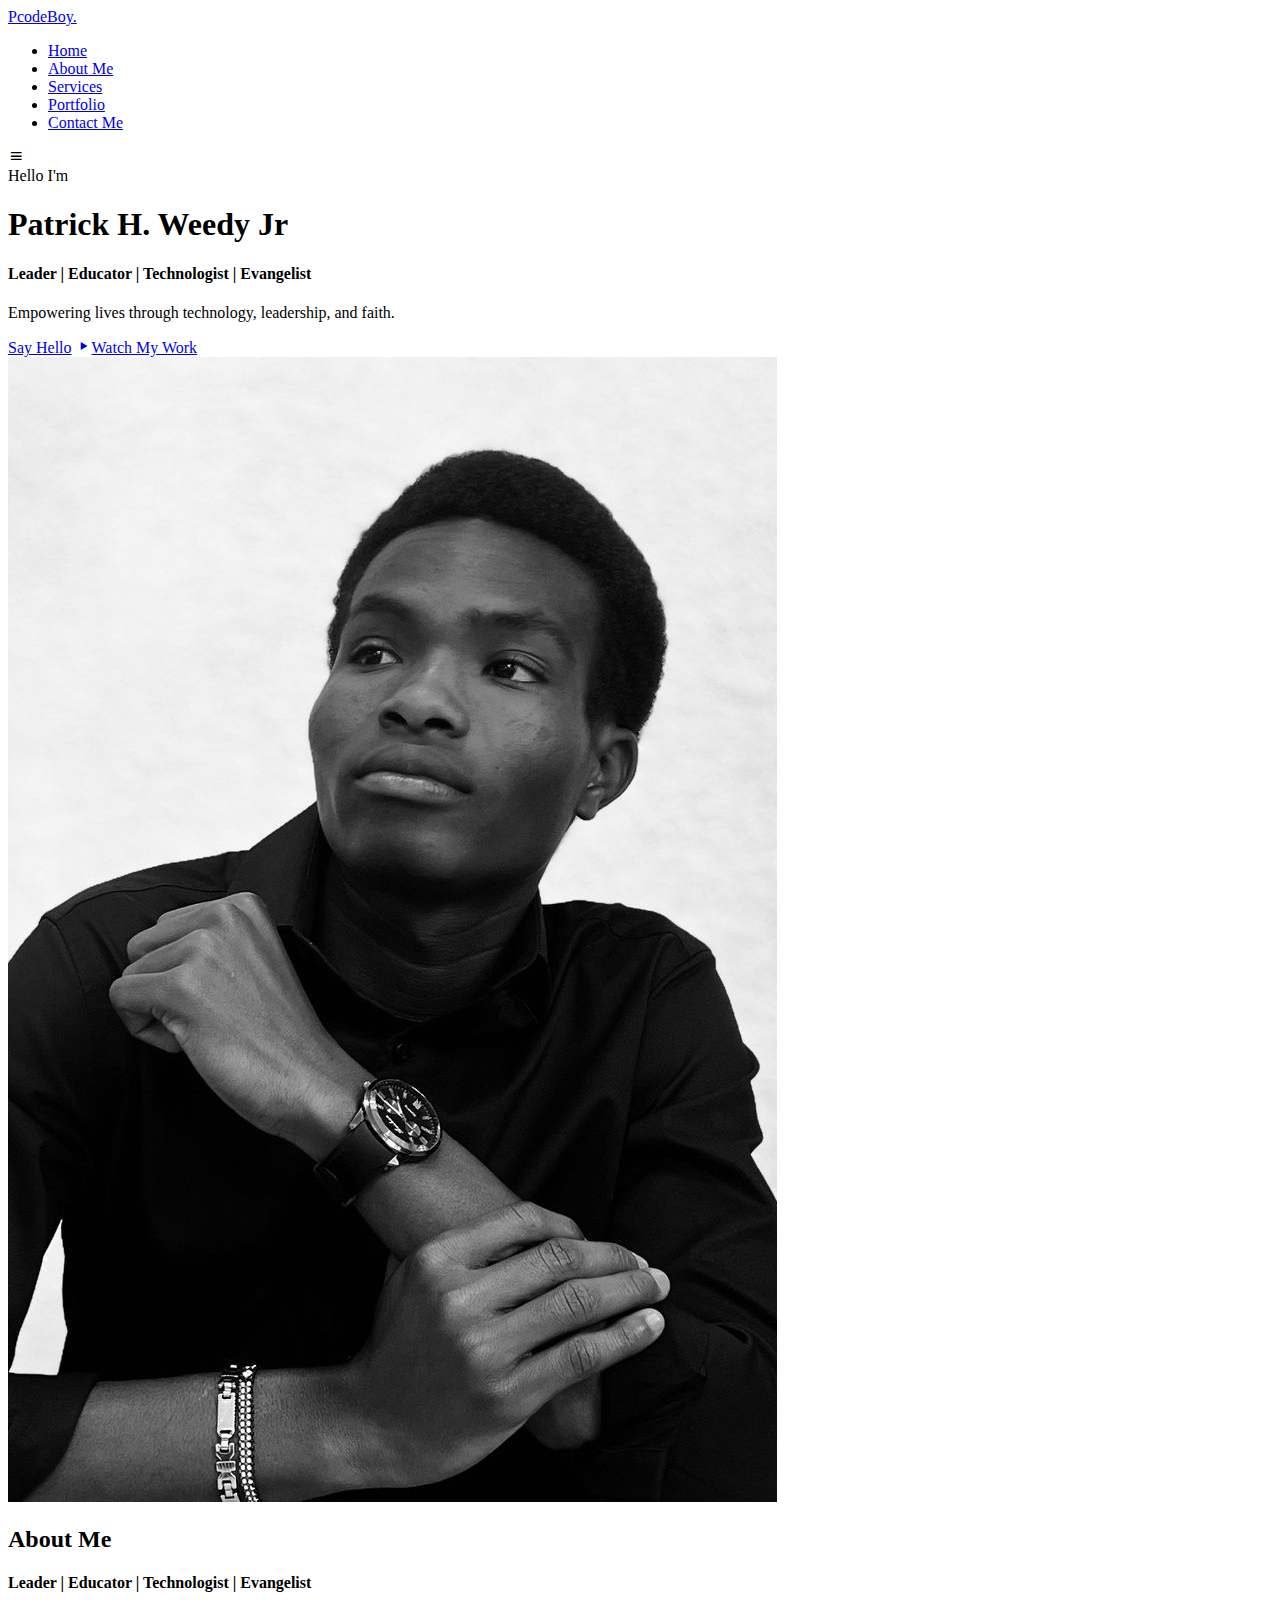
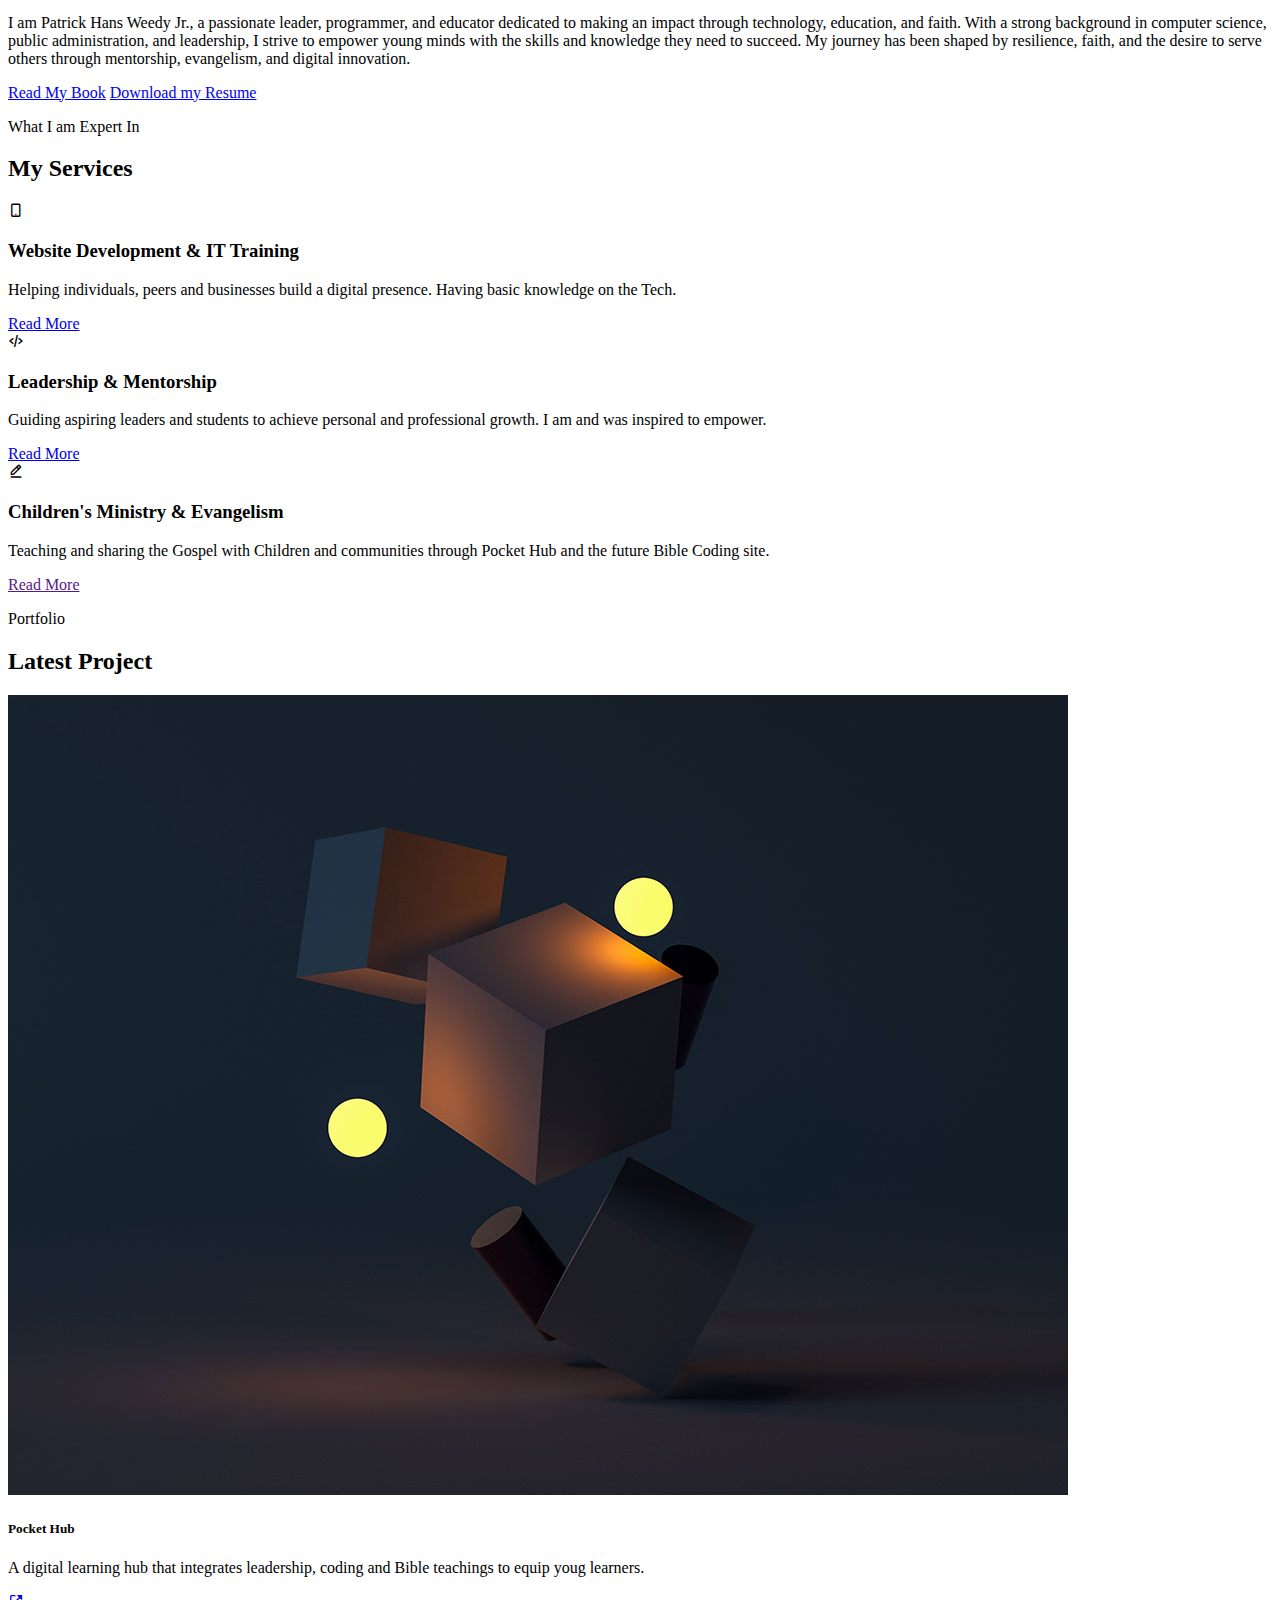
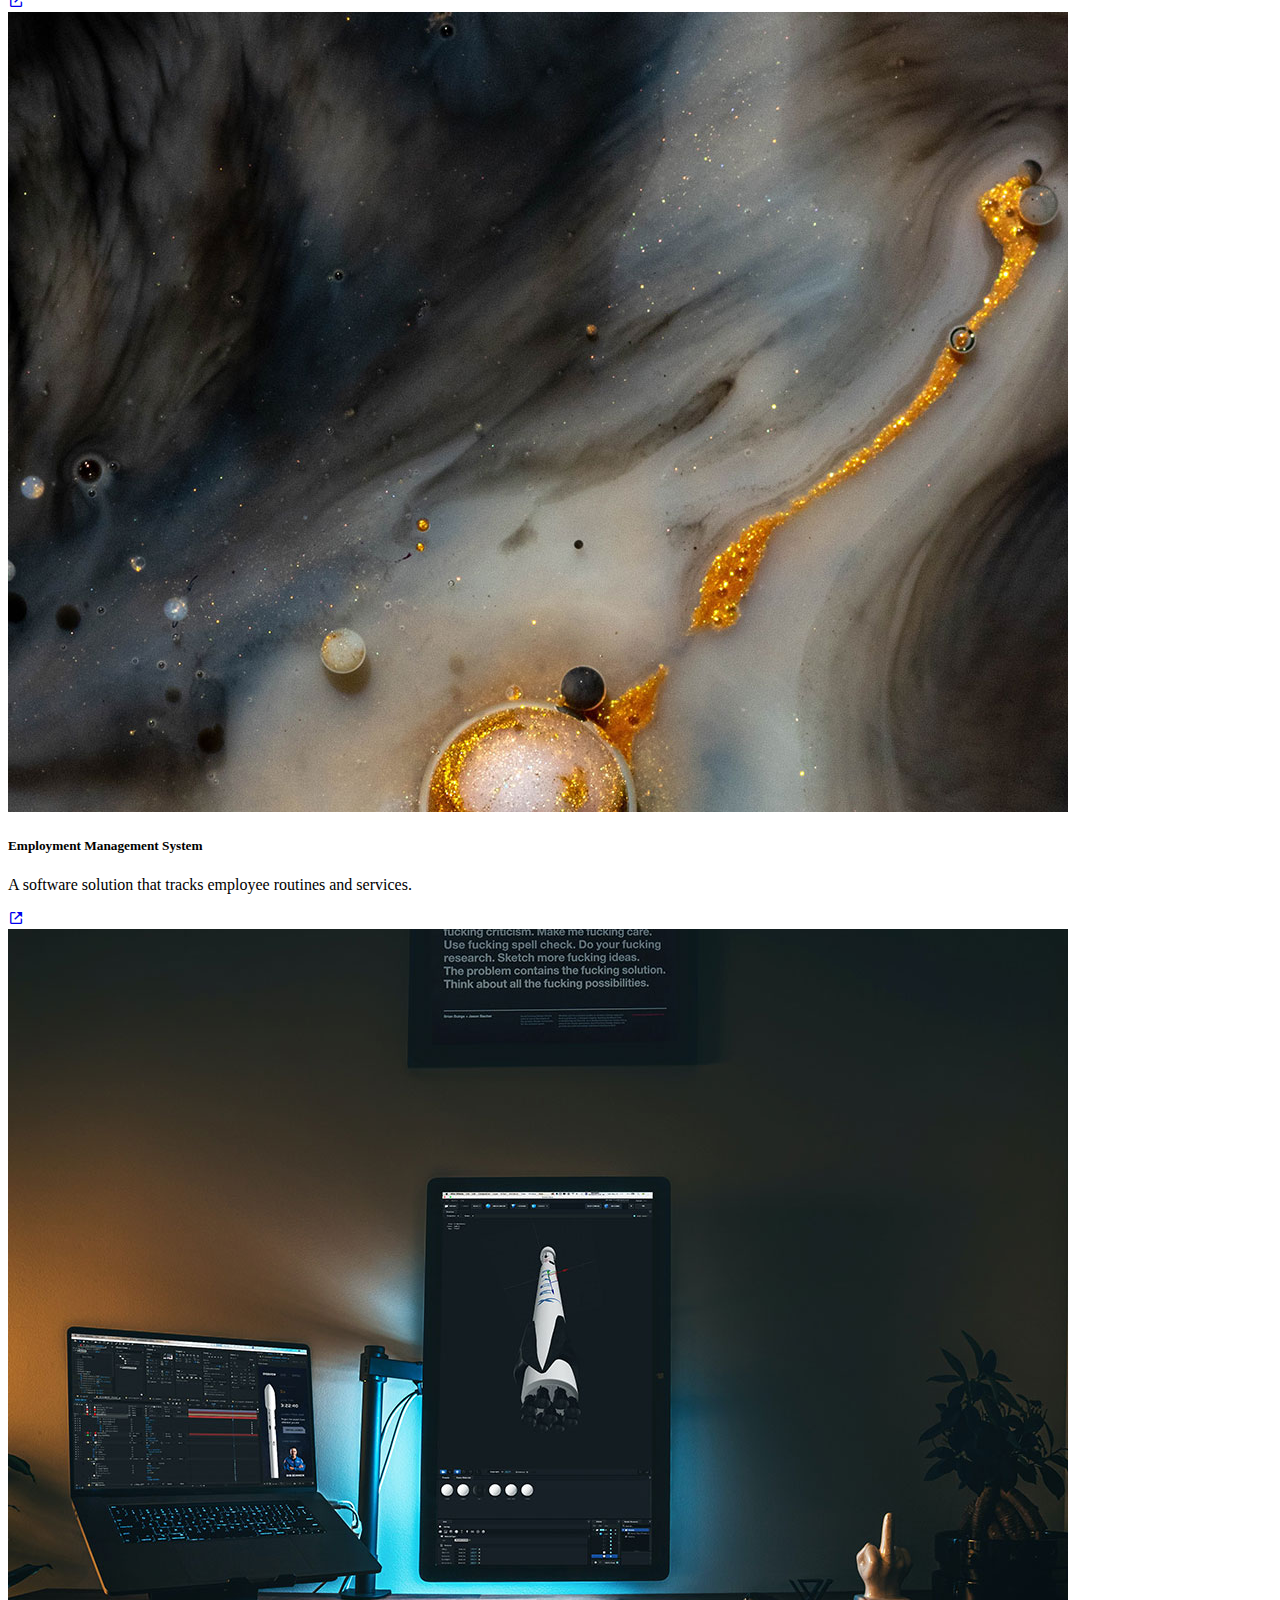
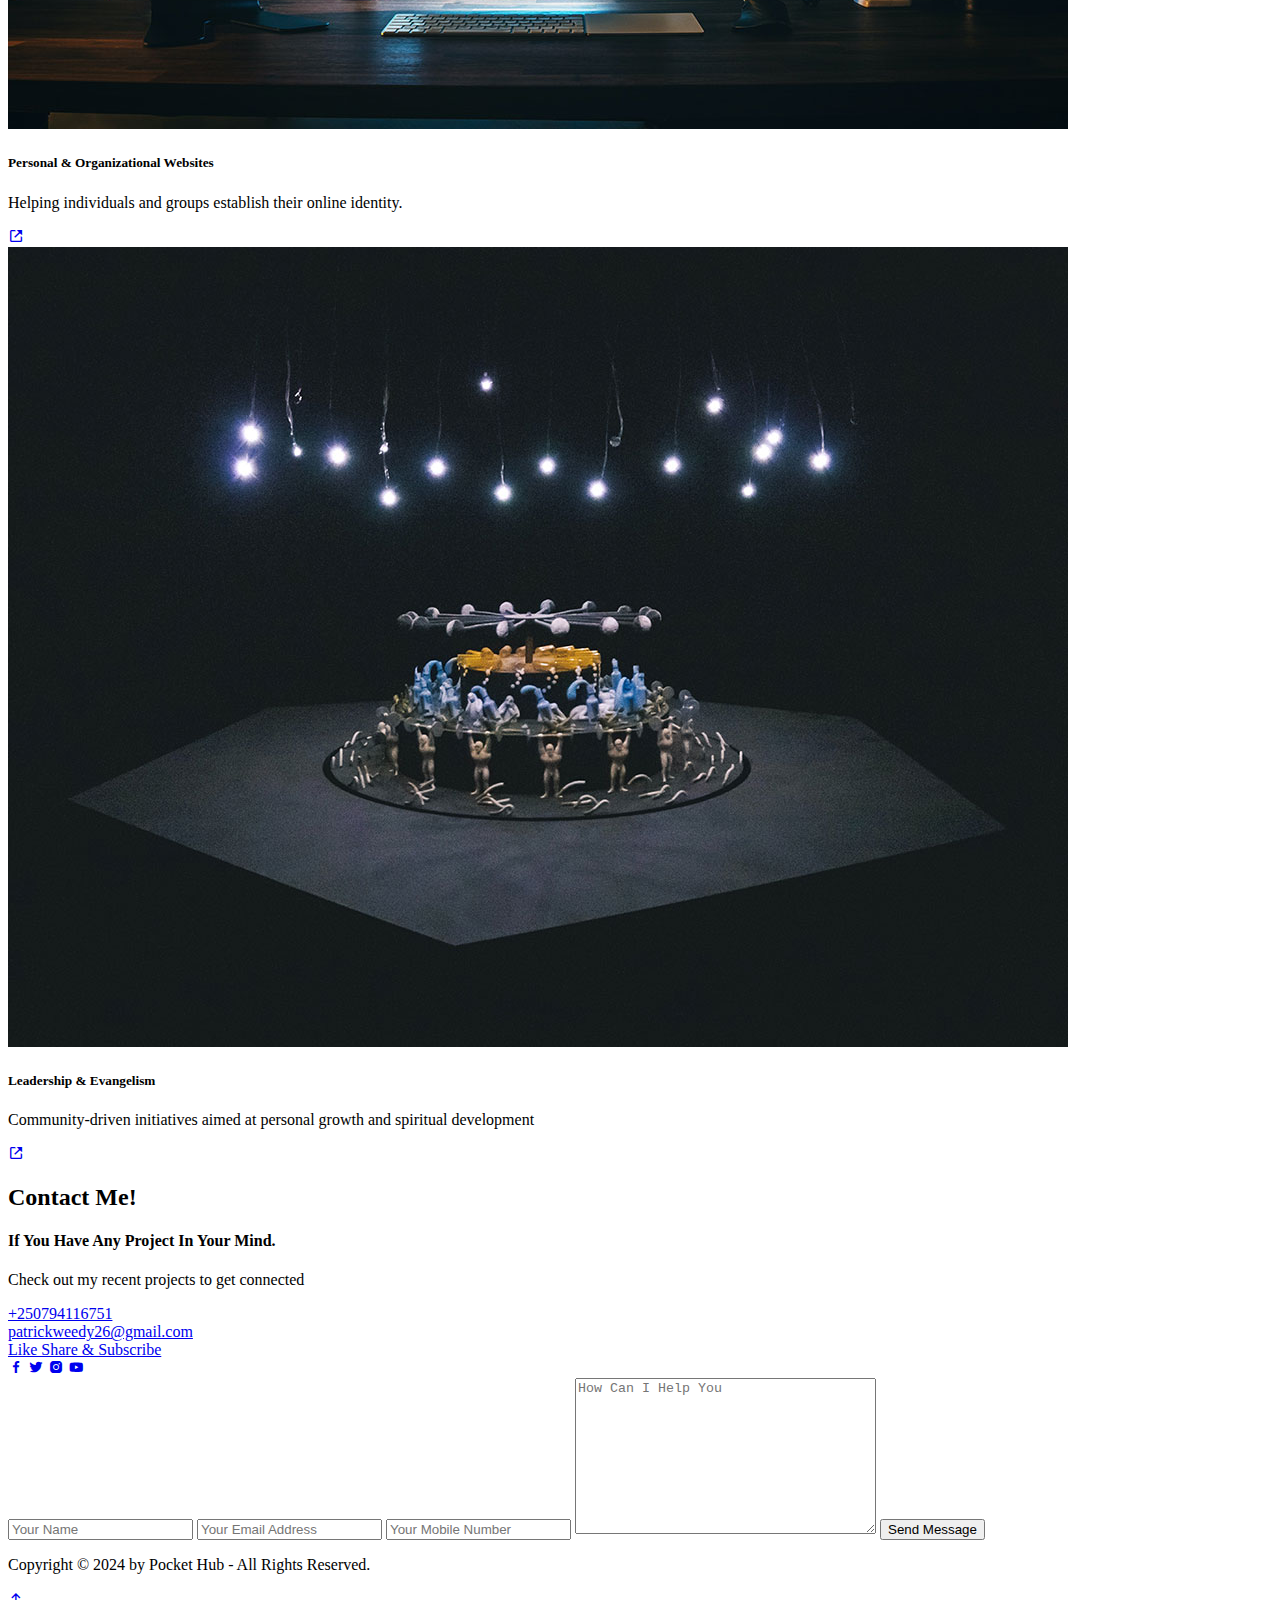
==== index.html @ 43559062 "Add files via upload" ====
<!DOCTYPE html>
<html>
<head>
	<meta charset="utf-8">
	<meta name="viewport" content="width=device-width, initial-scale=1">
	<title>Patrick Hans Weedy Jr</title>
	<!---custom css link---->
	<link rel="stylesheet" type="text/css" href="css/style.css">

	 <link rel="stylesheet"
  href="https://unpkg.com/boxicons@latest/css/boxicons.min.css">

  <link rel="preconnect" href="https://fonts.googleapis.com">
  <link rel="preconnect" href="https://fonts.gstatic.com" crossorigin>
  <link href="https://fonts.googleapis.com/css2?family=Poppins:wght@300;400;500;600;700;800;900&display=swap" rel="stylesheet">

</head>
<body>

	<!----header design--->
	<header>
		<a href="#" class="logo">Pcod<span>eBo</span>y.</a>

		<ul class="navlist">
			<li><a href="#home" class="active">Home</a></li>
			<li><a href="#about">About Me</a></li>
			<li><a href="#services">Services</a></li>
			<li><a href="#portfolio">Portfolio</a></li>
			<li><a href="#contact">Contact Me</a></li>
		</ul>

		<div class="bx bx-menu" id="menu-icon">
			
		</div>
	</header>

	<!----home section design--->
	<section class="home" id="home">
		<div class="home-text">
			<div class="slide">
				<span class="one">Hello</span>
				<span class="two">I'm</span>
			</div>
			<h1>Patrick H. Weedy Jr</h1>
			<h4>Leader | Educator | Technologist | Evangelist</h4>
			<p>Empowering lives through technology, leadership, and faith.</p>
			<div class="button">
				<a href="#contact" class="btn">Say Hello</a>
				<a href="https://www.youtube.com/@pcodeboy" class="btn2"><span><i class='bx bx-play'></i></span>Watch My Work</a>
			</div>
		</div>
	</section>

	<!----about section design--->
	<section class="about" id="about">
		<div class="about-img">
			<img src="img/about-3.jpg">
		</div>

		<div class="about-text">
			<h2>About <span>Me</span></h2>
			<h4>Leader | Educator | Technologist | Evangelist</h4>
			<p>I am Patrick Hans Weedy Jr., a passionate leader, programmer, and educator dedicated to making an impact through technology, education, and faith. With a strong background in computer science, public administration, and leadership, I strive to empower young minds with the skills and knowledge they need to succeed. My journey has been shaped by resilience, faith, and the desire to serve others through mentorship, evangelism, and digital innovation.</p>
			<a href="files/Shaped By Grace_My Story of Learning & Service.pdf" class="btn">Read My Book</a>
			<a href="files/Patrick H Weedy Jr.pdf" class="btn">Download my Resume</a>
		</div>
	</section>

	<!----service section design--->
	<section class="services" id="services">
		<div class="main-text">
			<p>What I am Expert In</p>
			<h2><span>My</span> Services</h2>
		</div>

		<div class="services-content">
			<div class="box">
				<div class="s-icons">
					<i class='bx bx-mobile-alt' ></i>
				</div>
				<h3>Website Development & IT Training</h3>
				<p>Helping individuals, peers and businesses build a digital presence. Having basic knowledge on the Tech. </p>
				<a href="#" class="read">Read More</a>
			</div>

			<div class="box">
				<div class="s-icons">
					<i class='bx bx-code-alt' ></i>
				</div>
				<h3>Leadership & Mentorship</h3>
				<p>Guiding aspiring leaders and students to achieve personal and professional growth. I am and was inspired to empower.</p>
				<a href="#" class="read">Read More</a>
			</div>

			<div class="box">
				<div class="s-icons">
					<i class='bx bx-edit-alt' ></i>
				</div>
				<h3>Children's Ministry & Evangelism</h3>
				<p>Teaching and sharing the Gospel with Children and communities through Pocket Hub and the future Bible Coding site.</p>
				<a href="" class="read">Read More</a>
			</div>

		</div>
	</section>

	<!----portfolio section design--->
	<section class="portfolio" id="portfolio">
		<div class="main-text">
			<p>Portfolio</p>
			<h2><span>Latest</span> Project</h2>
		</div>

		<div class="portfolio-content">
			<div class="row">
				<img src="img/portfolio1.jpg">
				<div class="layer">
					<h5>Pocket Hub</h5>
					<p>A digital learning hub that integrates leadership, coding and Bible teachings to equip youg learners.</p>
					<a href="https://www.youtube.com/@pcodeboy"><i class='bx bx-link-external' ></i></a>
				</div>
			</div>

			<div class="row">
				<img src="img/portfolio2.jpg">
				<div class="layer">
					<h5>Employment Management System</h5>
					<p>A software solution that tracks employee routines and services.</p>
					<a href="#"><i class='bx bx-link-external' ></i></a>
				</div>
			</div>

			<div class="row">
				<img src="img/portfolio3.jpg">
				<div class="layer">
					<h5>Personal & Organizational Websites</h5>
					<p>Helping individuals and groups establish their online identity.</p>
					<a href="#"><i class='bx bx-link-external' ></i></a>
				</div>
			</div>

			<div class="row">
				<img src="img/portfolio4.jpg">
				<div class="layer">
					<h5>Leadership & Evangelism</h5>
					<p>Community-driven initiatives aimed at personal growth and spiritual development</p>
					<a href="#"><i class='bx bx-link-external' ></i></a>
				</div>
			</div>

			<!-- <div class="row">
				<img src="img/portfolio5.jpg">
				<div class="layer">
					<h5>Children's Ministry & Evangelism</h5>
					<p>Teaching and sharing the Gospel with Children and communities through youtube platform and social sites.</p>
					<a href="#"><i class='bx bx-link-external' ></i></a>
				</div>
			</div>

			<div class="row">
				<img src="img/portfolio6.jpg">
				<div class="layer">
					<h5>Event Planning & Community Engagement</h5>
					<p>Organizing impactful programs through Community engagements, Pocket Hub initiatives and organizations.</p>
					<a href="#"><i class='bx bx-link-external' ></i></a>
				</div>
			</div> -->

		</div>
	</section>

	<!----contact section design--->
	<section class="contact" id="contact">
		<div class="contact-text">
			<h2>Contact <span>Me!</span></h2>
			<h4>If You Have Any Project In Your Mind.</h4>
			<p>Check out my recent projects to get connected</p>
			<div class="list">
				<li><a href="https://wa.me/message/QREOAI2YQMSKE1">+250794116751</a></li>
				<li><a href="mailto:patrickweedy26@gmail.com">patrickweedy26@gmail.com</a></li>
				<li><a href="https://www.youtube.com/@pcodeboy">Like Share & Subscribe</a></li>
			</div>

			<div class="contact-icons">
				<a href="https://www.facebook.com/share/18bRc1JjSQ/"><i class='bx bxl-facebook' ></i></a>
				<a href="https://x.com/pcodeboy00?t=UMDu3MrQZIT2GewVyY7BlA&s=09"><i class='bx bxl-twitter' ></i></a>
				<a href="https://www.instagram.com/pcodeboy?igsh=aG11eTAwNm15eGEy"><i class='bx bxl-instagram-alt' ></i></a>
				<a href="https://www.youtube.com/@pcodeboy"><i class='bx bxl-youtube' ></i></a>
			</div>
		</div>

		<div class="contact-form">
			<form action="send_email.php" method="POST">
				<input type="name" placeholder="Your Name" required>
				<input type="email" placeholder="Your Email Address" required>
				<input type="" placeholder="Your Mobile Number" required>
				<textarea name="" id="" cols="35" rows="10" placeholder="How Can I Help You" required></textarea>
				<input type="submit" value="Send Message" class="submit" required>
			</form>
		</div>
	</section>

	<!----end section design--->
	<section class="end">
		<div class="last-text">
			<p>Copyright © 2024 by Pocket Hub - All Rights Reserved.</p>
		</div>

		<div class="top">
			<a href="#home"><i class='bx bx-up-arrow-alt' ></i></a>
		</div>
	</section>

	<!---custom js link--->
	<script type="text/javascript" src="js/script.js"></script>

</body>
</html>
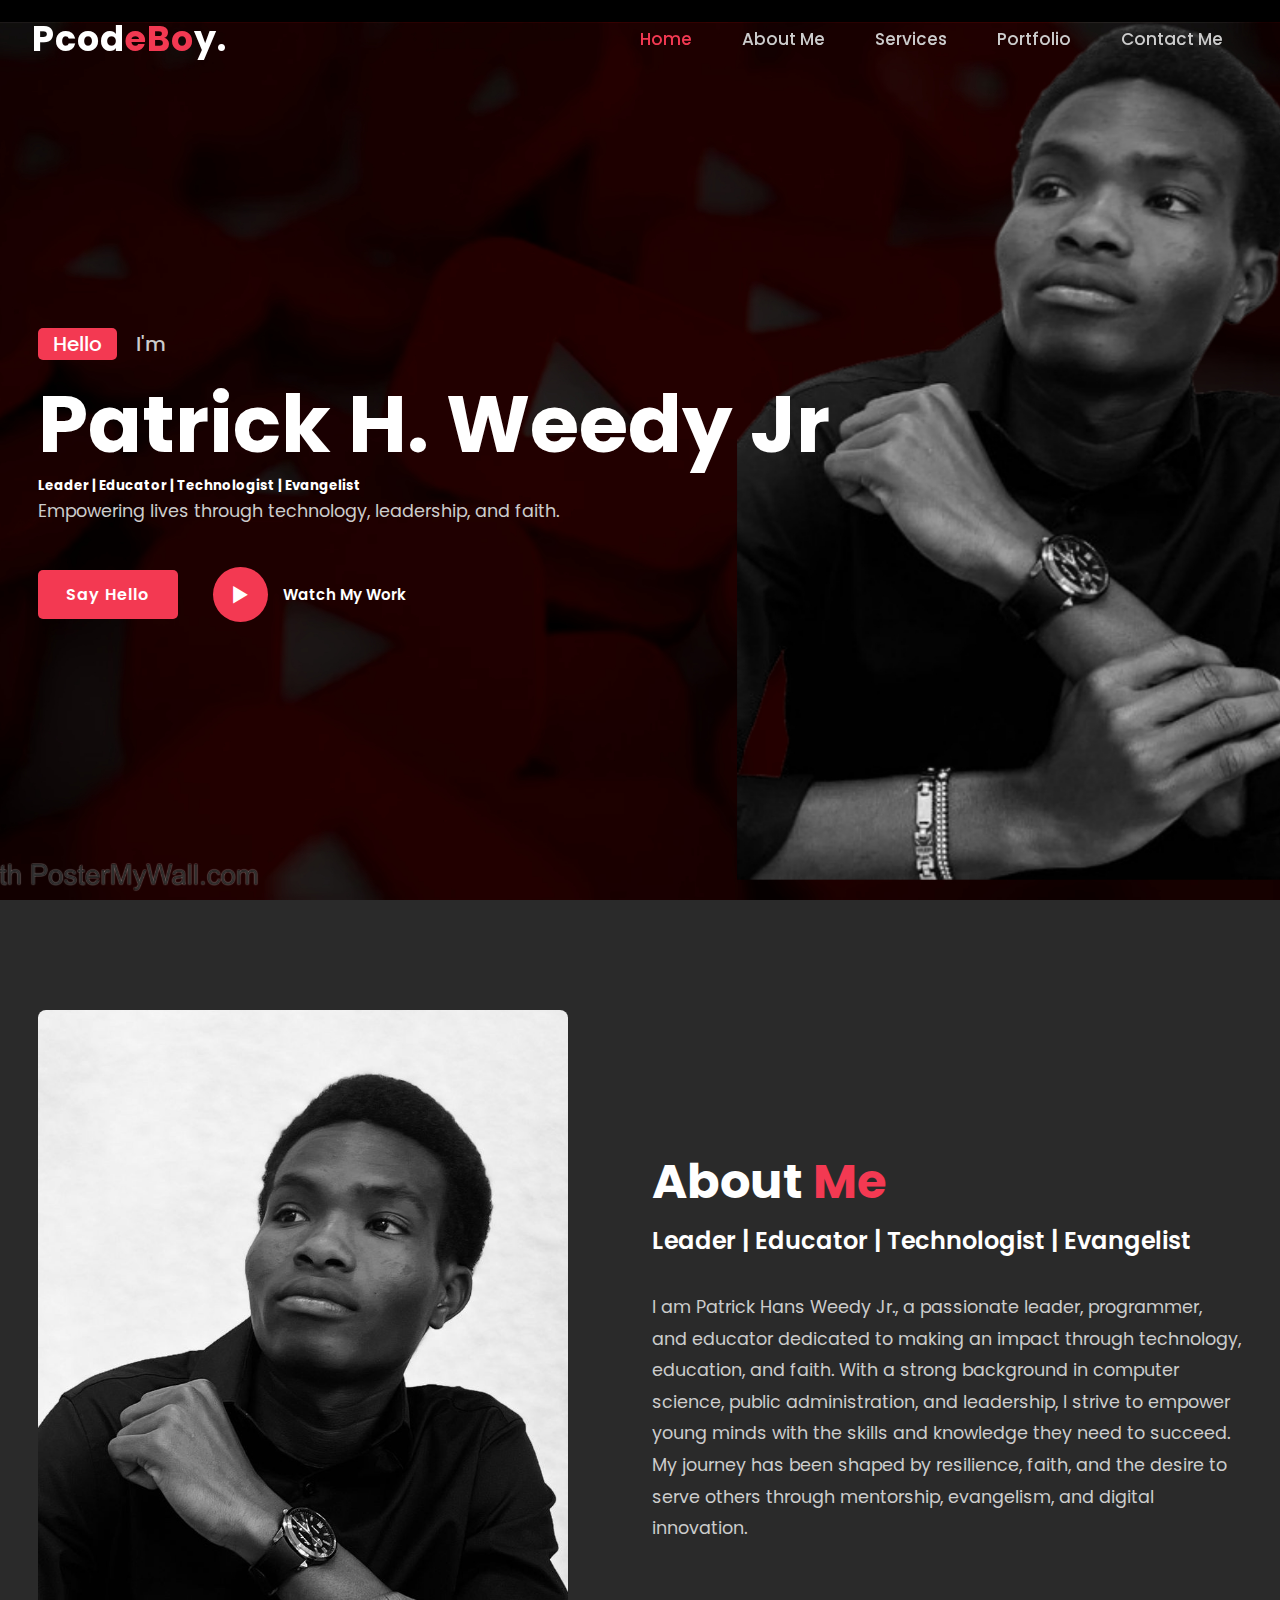
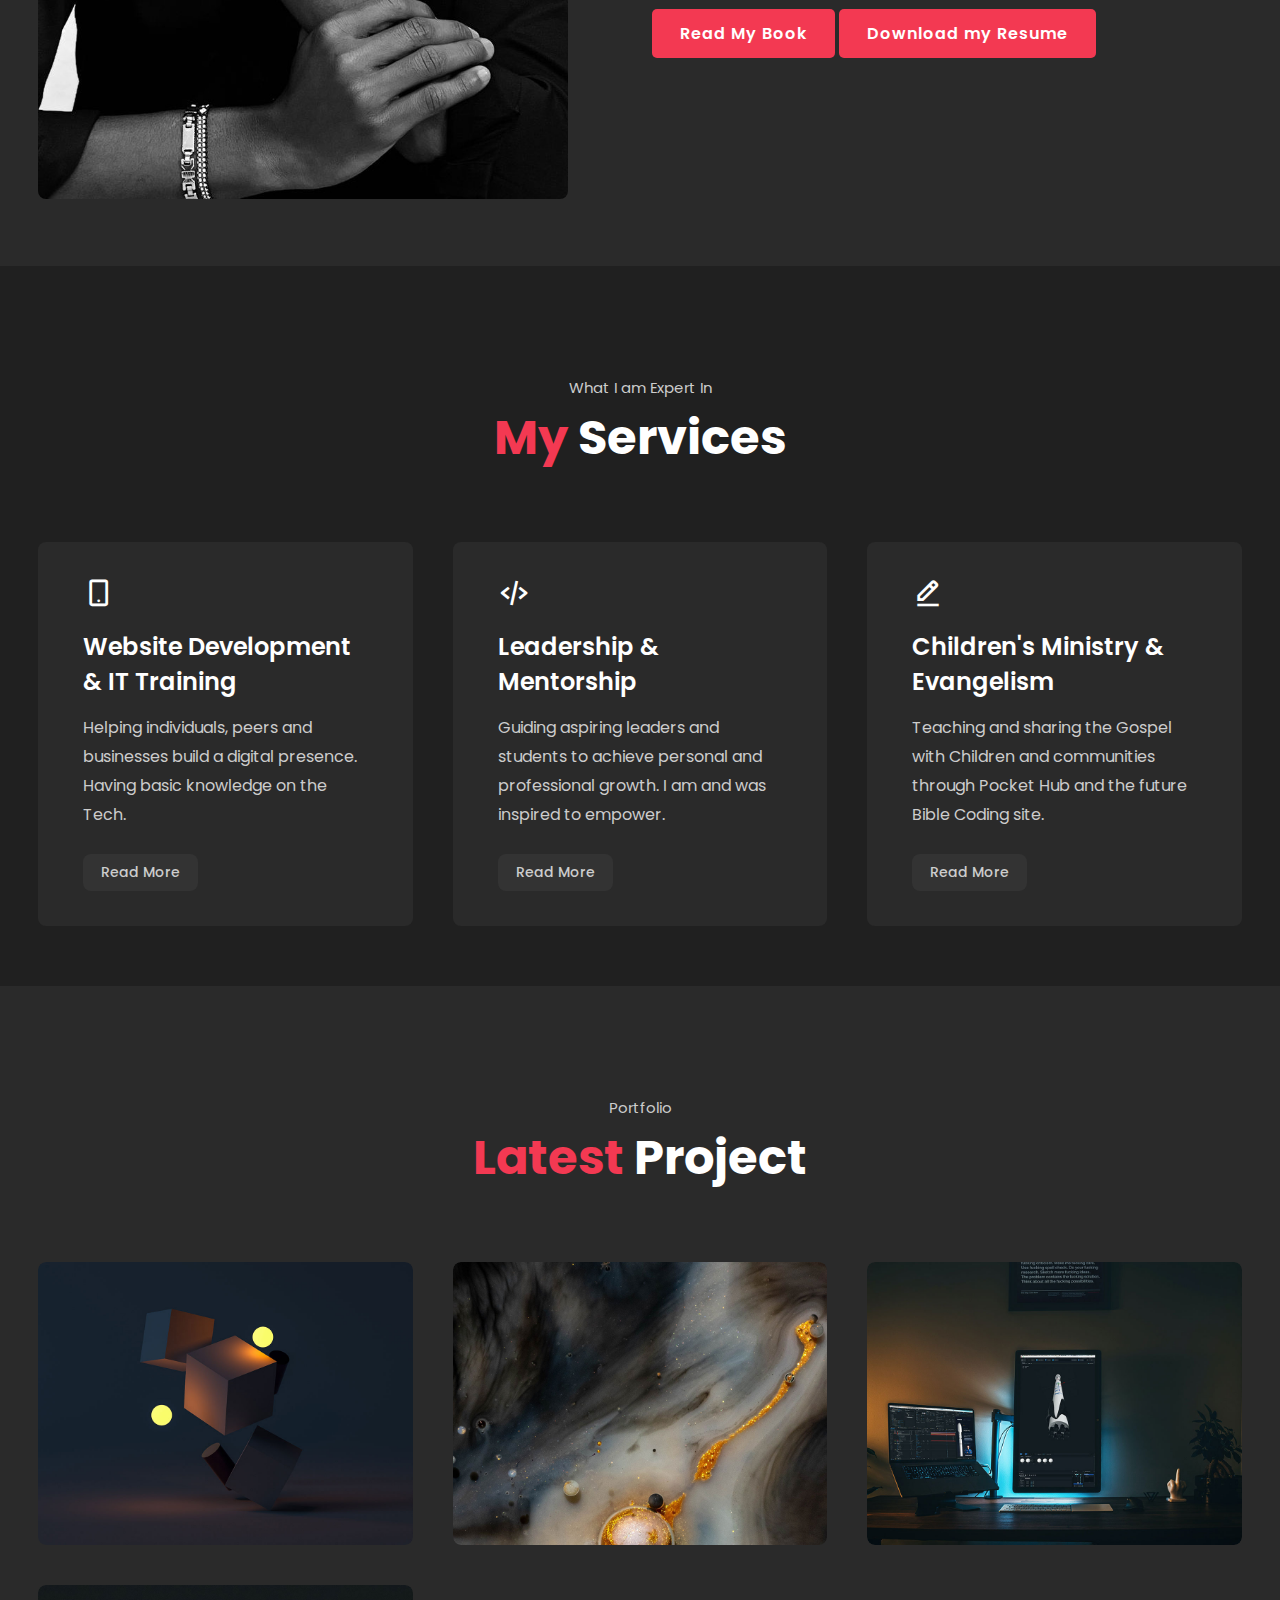
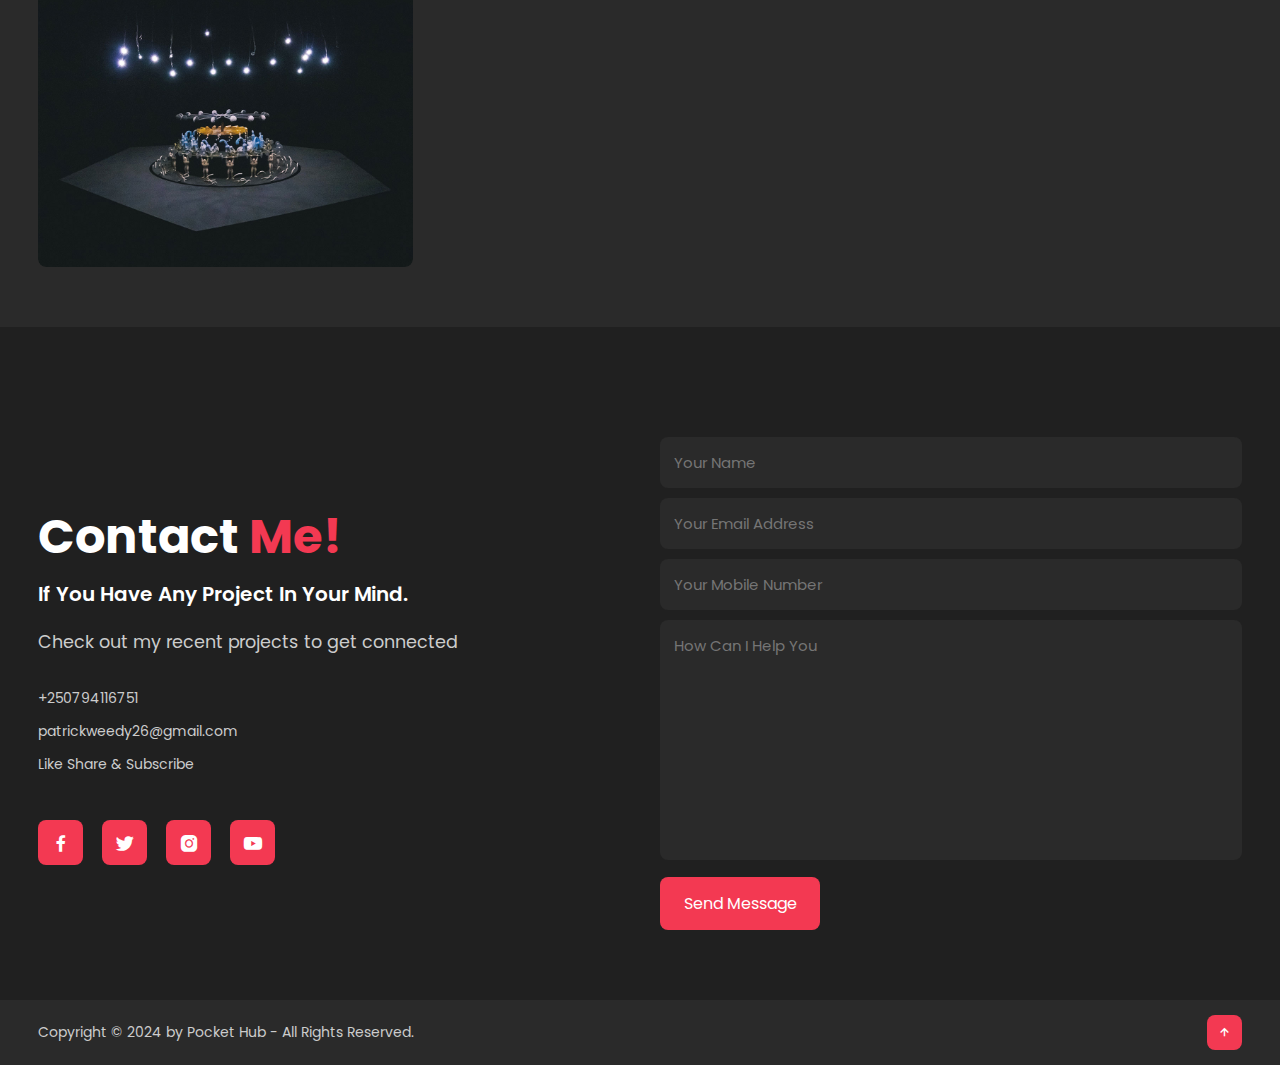
==== commit a69e07c4: "Update index.html" ====
--- a/index.html
+++ b/index.html
@@ -42,7 +42,7 @@
 				<span class="two">I'm</span>
 			</div>
 			<h1>Patrick H. Weedy Jr</h1>
-			<h4>Leader | Educator | Technologist | Evangelist</h4>
+			<h5>Leader | Educator | Technologist | Evangelist</h5>
 			<p>Empowering lives through technology, leadership, and faith.</p>
 			<div class="button">
 				<a href="#contact" class="btn">Say Hello</a>
@@ -215,4 +215,4 @@
 	<script type="text/javascript" src="js/script.js"></script>
 
 </body>
-</html>+</html>
--- a/css/style.css
+++ b/css/style.css
@@ -0,0 +1,529 @@
+*{
+	padding: 0;
+	margin: 0;
+	box-sizing: border-box;
+	font-family: 'Poppins', sans-serif;
+	text-decoration: none;
+	list-style: none;
+	scroll-behavior: smooth;
+}
+:root{
+	--bg-color: #2a2a2a;
+	--second-bg-color: #202020;
+	--text-color: #fff;
+	--second-color: #ccc;
+	--main-color: #f33952;
+	--big-font: 5rem;
+	--h2-font: 3rem;
+	--p-font: 1.1rem;
+}
+body{
+	background: var(--bg-color);
+	color: var(--text-color);
+}
+header{
+	position: fixed;
+	width: 100%;
+	top: 0;
+	right: 0;
+	z-index: 1000;
+	display: flex;
+	align-items: center;
+	justify-content: space-between;
+	background: transparent;
+	padding: 22px 15%;
+	border-bottom: 1px solid transparent;
+	transition: all .45s ease;
+}
+.logo{
+	color: var(--text-color);
+	font-size: 35px;
+	font-weight: 700;
+	letter-spacing: 1px;
+}
+span{
+	color: var(--main-color);
+}
+.navlist{
+	display: flex;
+}
+.navlist a{
+	color: var(--second-color);
+	font-size: 17px;
+	font-weight: 500;
+	margin: 0 25px;
+	transition: all .45s ease;
+}
+.navlist a:hover{
+	color: var(--main-color);
+}
+.navlist a.active{
+	color: var(--main-color);
+}
+#menu-icon{
+	font-size: 35px;
+	color: var(--text-color);
+	z-index: 10001;
+	cursor: pointer;
+	margin-left: 25px;
+	display: none;
+}
+
+section{
+	padding: 160px 15% 120px;
+}
+.home{
+	position: relative;
+	height: 100vh;
+	width: 100%;
+	background-image: url(../img/background.jpg);
+	background-size: cover;
+	background-position: center;
+	display: flex;
+	align-items: center;
+	justify-content: flex-start;
+}
+.slide{
+	margin-bottom: 20px;
+}
+.one{
+	display: inline-block;
+	margin-right: 15px;
+	height: 32px;
+	padding: 0 15px;
+	line-height: 32px;
+	font-size: 20px;
+	font-weight: 500;
+	border-radius: 5px;
+	background: var(--main-color);
+	color: var(--text-color);
+}
+.two{
+	display: inline-block;
+	color: var(--second-color);
+	font-size: 20px;
+	font-weight: 500;
+}
+.home-text h1{
+	font-size: var(--big-font);
+	font-weight: 700;
+	color: var(--text-color);
+	line-height: 1.1;
+	margin: 0 0 8px;
+}
+.home-text h4{
+	color: var(--text-color);
+	margin: 0 0 35px;
+	font-size: 3rem;
+	font-weight: 700;
+	line-height: 1.1;
+}
+.home-text p{
+	color: var(--second-color);
+	font-size: var(--p-font);
+	line-height: 1.8;
+	margin-bottom: 40px;
+}
+.button{
+	display: inline-flex;
+	align-items: center;
+	justify-content: center;
+}
+.btn{
+	display: inline-block;
+	padding: 12px 28px;
+	background: var(--main-color);
+	border-radius: 5px;
+	color: var(--text-color);
+	font-size: 1rem;
+	letter-spacing: 1px;
+	font-weight: 600;
+	transition: all .45s ease;
+}
+.btn:hover{
+	transform: scale(0.9);
+}
+.btn2{
+	display: inline-flex;
+	align-items: center;
+	justify-content: center;
+	font-size: 15px;
+	font-weight: 600;
+	color: var(--text-color);
+	margin-left: 35px;
+}
+.btn2 span i{
+	height: 55px;
+	width: 55px;
+	background: var(--main-color);
+	color: var(--text-color);
+	display: flex;
+	align-items: center;
+	justify-content: center;
+	font-size: 35px;
+	border-radius: 50%;
+	margin-right: 15px;
+	transition: all .45s ease;
+}
+.btn2 span i:hover{
+	transform: scale(1.1) translateY(5px);
+}
+
+header.sticky{
+	background: var(--bg-color);
+	border-bottom: 1px solid #ffffff1a;
+	padding: 12px 15%;
+}
+
+.about{
+	display: grid;
+	grid-template-columns: repeat(2, 1fr);
+	align-items: center;
+	gap: 1.5rem;
+}
+.about-img img{
+	max-width: 530px;
+	height: auto;
+	width: 100%;
+	border-radius: 8px;
+}
+.about-text h2{
+	font-size: var(--h2-font);
+	line-height: 1;
+}
+.about-text h4{
+	font-size: 24px;
+	font-weight: 600;
+	color: var(--text-color);
+	line-height: 1.7;
+	margin: 15px 0 30px;
+}
+.about-text p{
+	color: var(--second-color);
+	font-size: var(--p-font);
+	line-height: 1.8;
+	margin-bottom: 4rem;
+}
+
+.services{
+	background: var(--second-bg-color);
+}
+.main-text{
+	text-align: center;
+}
+.main-text p{
+	color: var(--second-color);
+	font-size: 15px;
+	margin-bottom: 15px;
+}
+.main-text h2{
+	font-size: var(--h2-font);
+	line-height: 1;
+}
+.services-content{
+	display: grid;
+	grid-template-columns: repeat(auto-fit, minmax(250px, auto));
+	align-items: center;
+	gap: 2.5rem;
+	margin-top: 5rem;
+}
+.box{
+	background: var(--bg-color);
+	padding: 35px 45px;
+	border-radius: 8px;
+	transition: all .45s ease;
+}
+.s-icons i{
+	font-size: 32px;
+	margin-bottom: 20px;
+}
+.box h3{
+	font-size: 24px;
+	font-weight: 600;
+	color: var(--text-color);
+	margin-bottom: 15px;
+}
+.box p{
+	color: var(--second-color);
+	font-size: 1rem;
+	line-height: 1.8;
+	margin-bottom: 25px;
+}
+.read{
+	display: inline-block;
+	padding: 8px 18px;
+	background: #333333;
+	color: var(--second-color);
+	font-size: 14px;
+	font-weight: 500;
+	border-radius: 8px;
+	transition: all .45s ease;
+}
+.read:hover{
+	letter-spacing: 1px;
+	background: #ffffff99;
+	color: var(--text-color);
+}
+.box:hover{
+	transform: translateY(-8px);
+	cursor: pointer;
+}
+
+.portfolio-content{
+	display: grid;
+	grid-template-columns: repeat(auto-fit, minmax(350px, auto));
+	align-items: center;
+	gap: 2.5rem;
+	margin-top: 5rem;
+}
+.row{
+	position: relative;
+	overflow: hidden;
+	border-radius: 8px;
+	cursor: pointer;
+}
+.row img{
+	width: 100%;
+	border-radius: 8px;
+	display: block;
+	transition: transform 0.5s;
+}
+.layer{
+	width: 100%;
+	height: 0;
+	background: linear-gradient(rgba(0,0,0,0.1), #ff004f);
+	position: absolute;
+	border-radius: 8px;
+	left: 0;
+	bottom: 0;
+	overflow: hidden;
+	display: flex;
+	flex-direction: column;
+	align-items: center;
+	justify-content: center;
+	text-align: center;
+	padding: 0 40px;
+	transition: height 0.5s;
+}
+.layer h5{
+	font-size: 20px;
+	font-weight: 600;
+	margin-bottom: 15px;
+}
+.layer p{
+	color: var(--second-color);
+	font-size: 1rem;
+	line-height: 1.8;
+}
+.layer i{
+	color: var(--main-color);
+	margin-top: 20px;
+	font-size: 20px;
+	background: var(--text-color);
+	width: 60px;
+	height: 60px;
+	display: flex;
+	align-items: center;
+	justify-content: center;
+	border-radius: 50%;
+}
+.row:hover img{
+	transform: scale(1.1);
+}
+.row:hover .layer{
+	height: 100%;
+}
+
+.contact{
+	background: var(--second-bg-color);
+	display: grid;
+	grid-template-columns: repeat(2, 1fr);
+	align-items: center;
+	gap: 2.5rem;
+}
+.contact-text h4{
+	color: var(--text-color);
+	margin: 18px 0;
+	font-size: 20px;
+	font-weight: 600;
+}
+.contact-text h2{
+	font-size: var(--h2-font);
+	line-height: 1;
+}
+.contact-text p{
+	color: var(--second-color);
+	font-size: var(--p-font);
+	line-height: 1.8;
+	margin-bottom: 30px;
+}
+.list{
+	margin-bottom: 2.8rem;
+}
+.list li{
+	margin-bottom: 12px;
+}
+.list li a{
+	display: block;
+	color: var(--second-color);
+	font-size: 14px;
+	transition: all .45s ease;
+}
+.list li a:hover{
+	color: var(--text-color);
+	transform: translateX(5px);
+}
+.contact-icons i{
+	height: 45px;
+	width: 45px;
+	background: var(--main-color);
+	color: var(--text-color);
+	font-size: 22px;
+	display: inline-flex;
+	align-items: center;
+	justify-content: center;
+	border-radius: 8px;
+	margin-right: 15px;
+	transition: all .45s ease;
+}
+.contact-icons i:hover{
+	background: var(--text-color);
+	color: var(--main-color);
+}
+
+.contact-form form{
+	position: relative;
+}
+.contact-form form input,
+form textarea{
+	width: 100%;
+	padding: 14px;
+	background: var(--bg-color);
+	color: var(--text-color);
+	border: none;
+	outline: none;
+	font-size: 15px;
+	border-radius: 8px;
+	margin-bottom: 10px;
+}
+.contact-form textarea{
+	resize: none;
+	height: 240px;
+}
+.contact-form .submit{
+	display: inline-block;
+	font-size: 16px;
+	background: var(--main-color);
+	color: var(--text-color);
+	width: 160px;
+	transition: all .45s ease;
+}
+.contact-form .submit:hover{
+	transform: scale(1.1);
+	cursor: pointer;
+}
+
+.end{
+	padding: 20px 15%;
+	display: flex;
+	flex-wrap: wrap;
+	align-items: center;
+	justify-content: space-between;
+	gap: 2rem;
+	background: var(--bg-color);
+}
+.last-text p{
+	color: var(--second-color);
+	font-size: 14px;
+}
+.top i{
+	padding: 10px;
+	border-radius: 8px;
+	font-size: 15px;
+	color: var(--text-color);
+	background: var(--main-color);
+}
+
+
+@media (max-width: 1480px){
+	header{
+		padding: 12px 2.5%;
+		transition: .1s;
+	}
+	header.sticky{
+		padding: 10px 2.5%;
+		transition: .1s;;
+	}
+	section{
+		padding: 110px 3% 60px;
+	}
+	.end{
+		padding: 15px 3%;
+	}
+}
+
+@media (max-width: 1100px){
+	:root{
+		--big-font: 4rem;
+	  --h2-font: 2.5rem;
+	  --p-font: 1rem;
+	  transition: .1s;
+	}
+	.home-text h3{
+		font-size: 2.5rem;
+	}
+	.home{
+		height: 87vh;
+	}
+}
+
+@media (max-width: 920px){
+	.about{
+		grid-template-columns: 1fr;
+	}
+	.about-img{
+		text-align: center;
+		order: 2;
+	}
+	.about-img img{
+		width: 100%;
+		height: auto;
+		max-width: 100%;
+	}
+	.contact{
+		grid-template-columns: 1fr;
+	}
+}
+
+@media (max-width: 840px){
+	#menu-icon{
+		display: block;
+	}
+	.navlist{
+		position: absolute;
+		top: -1000px;
+		right: 0;
+		left: 0;
+		display: flex;
+		flex-direction: column;
+		background: var(--bg-color);
+		text-align: left;
+		transition: all .45s ease;
+	}
+	.navlist a{
+		display: block;
+		margin: 17px;
+		font-size: 20px;
+		transition: all .45s ease;
+		color: var(--text-color);
+	}
+	.navlist a:hover{
+		color: var(--main-color);
+	}
+	.navlist a.active{
+		color: var(--text-color);
+	}
+	.navlist.open{
+		top: 100%;
+	}
+}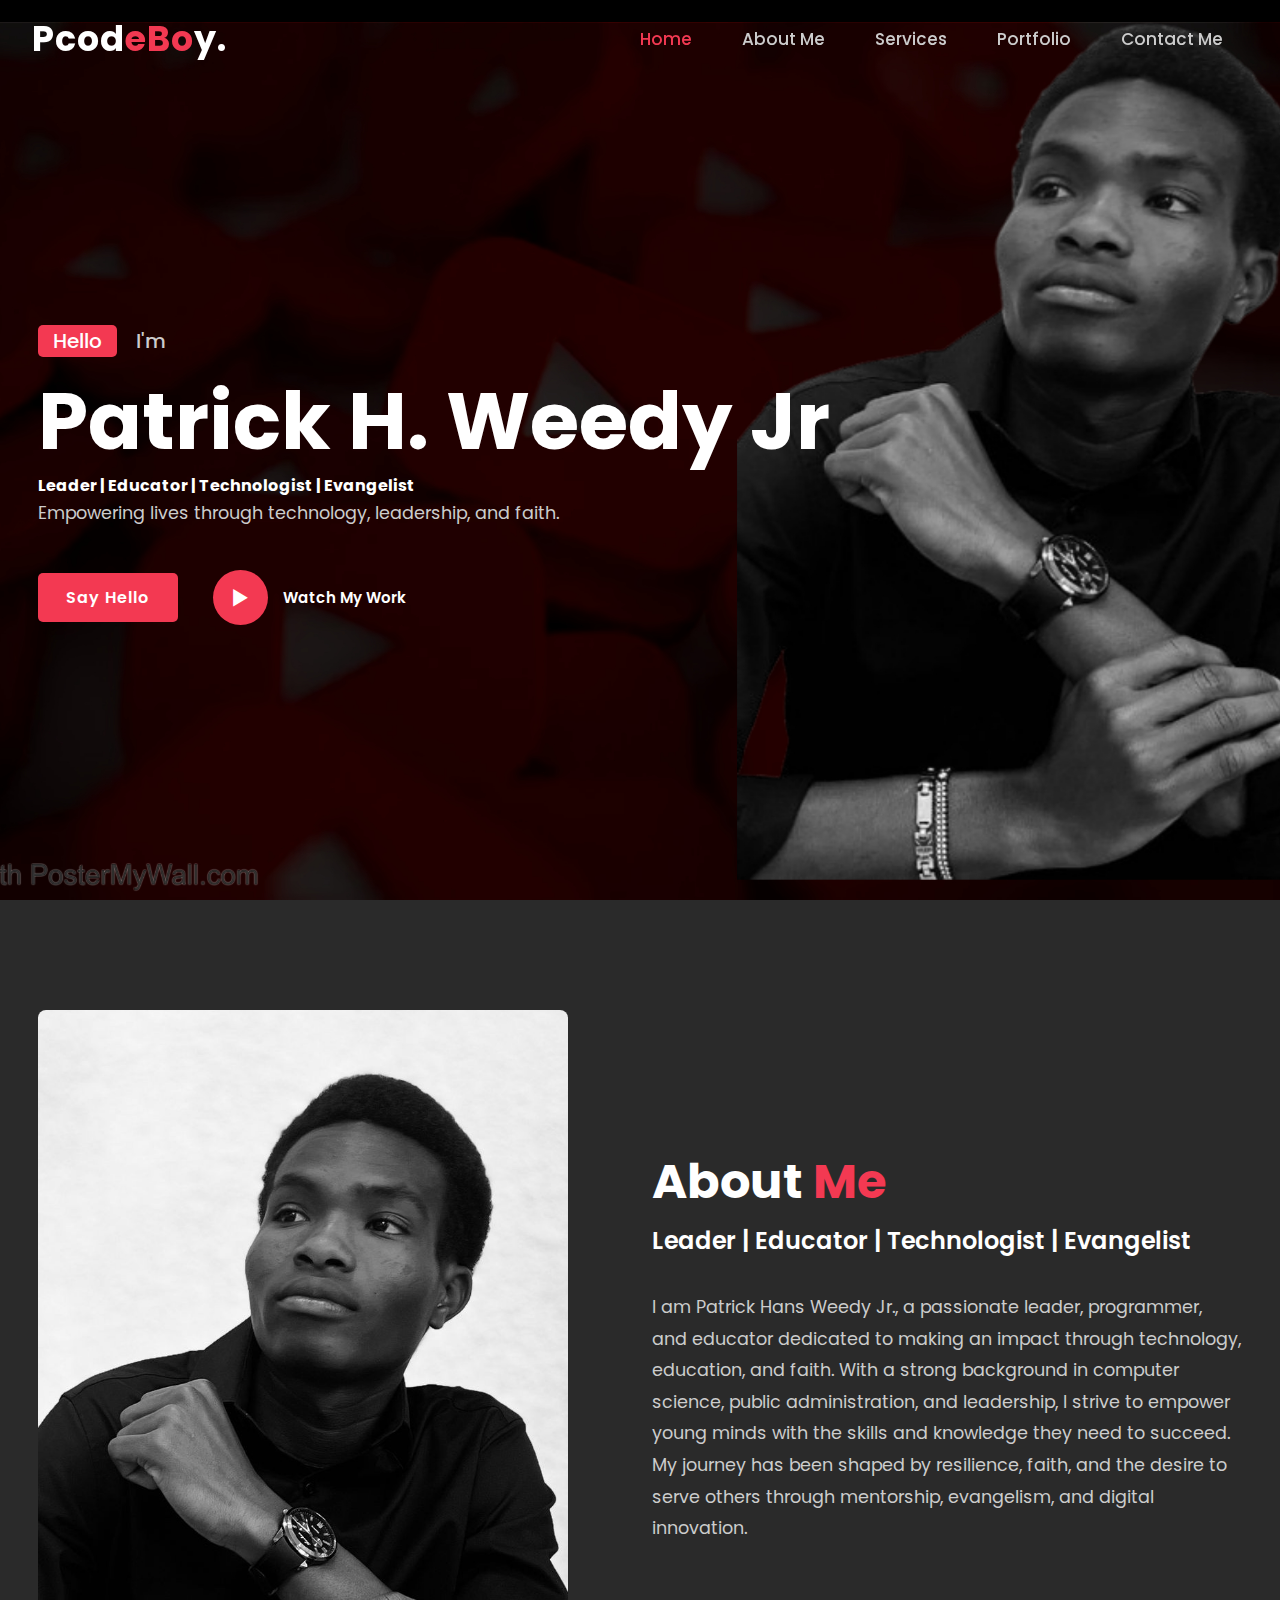
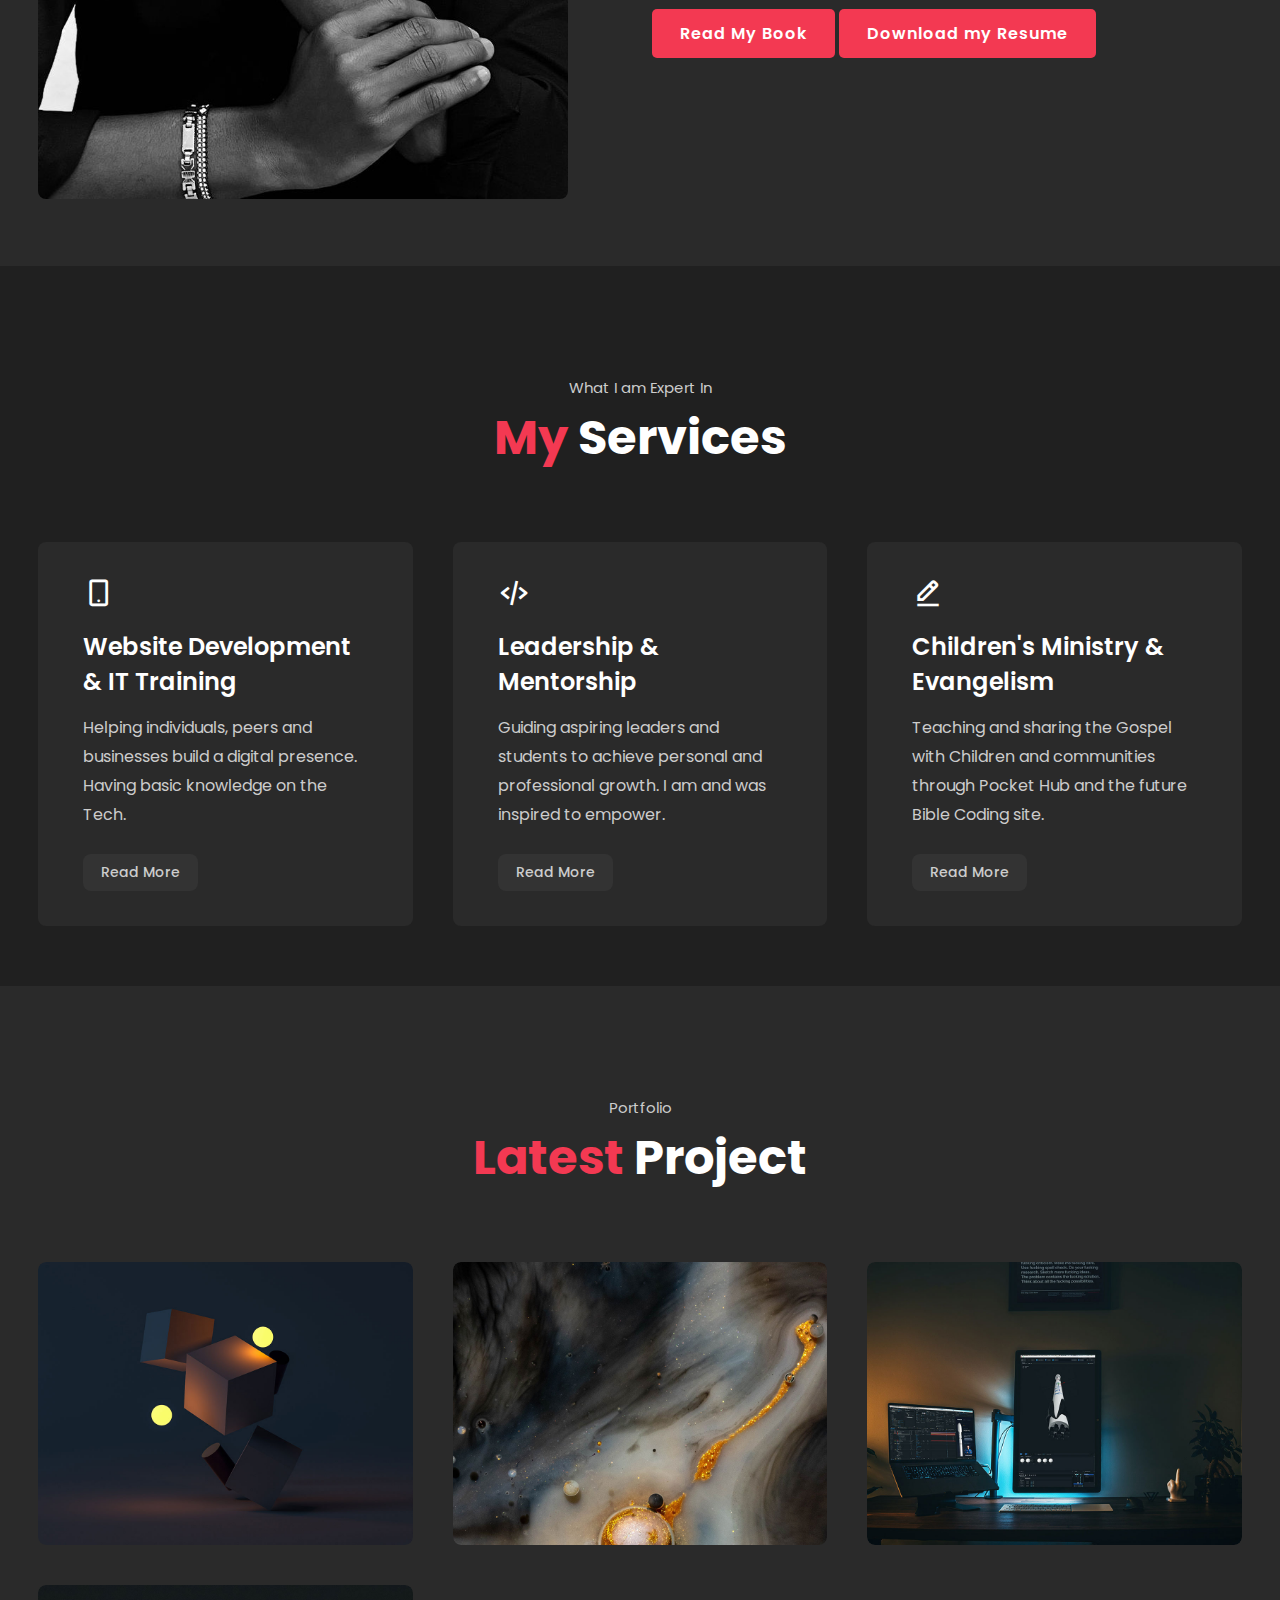
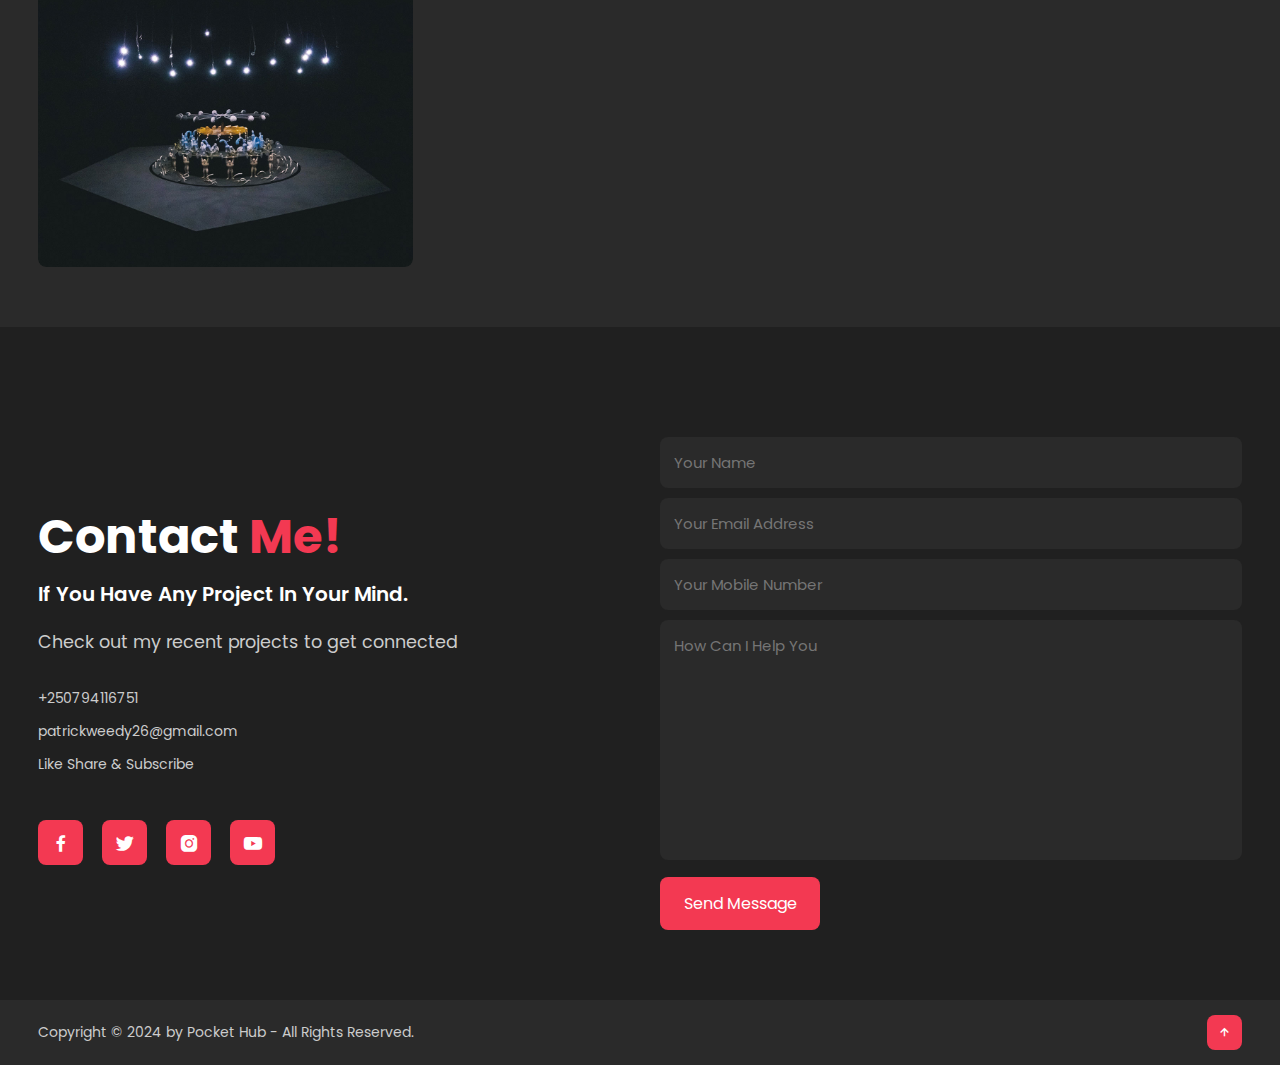
==== commit 3f491995: "Update index.html" ====
--- a/index.html
+++ b/index.html
@@ -42,7 +42,7 @@
 				<span class="two">I'm</span>
 			</div>
 			<h1>Patrick H. Weedy Jr</h1>
-			<h5>Leader | Educator | Technologist | Evangelist</h5>
+			<h4>Leader | Educator | Technologist | Evangelist</h4>
 			<p>Empowering lives through technology, leadership, and faith.</p>
 			<div class="button">
 				<a href="#contact" class="btn">Say Hello</a>
--- a/css/style.css
+++ b/css/style.css
@@ -111,10 +111,10 @@
 	line-height: 1.1;
 	margin: 0 0 8px;
 }
-.home-text h4{
+.home-text h5{
 	color: var(--text-color);
 	margin: 0 0 35px;
-	font-size: 3rem;
+	font-size: 10rem;
 	font-weight: 700;
 	line-height: 1.1;
 }
@@ -526,4 +526,4 @@
 	.navlist.open{
 		top: 100%;
 	}
-}+}
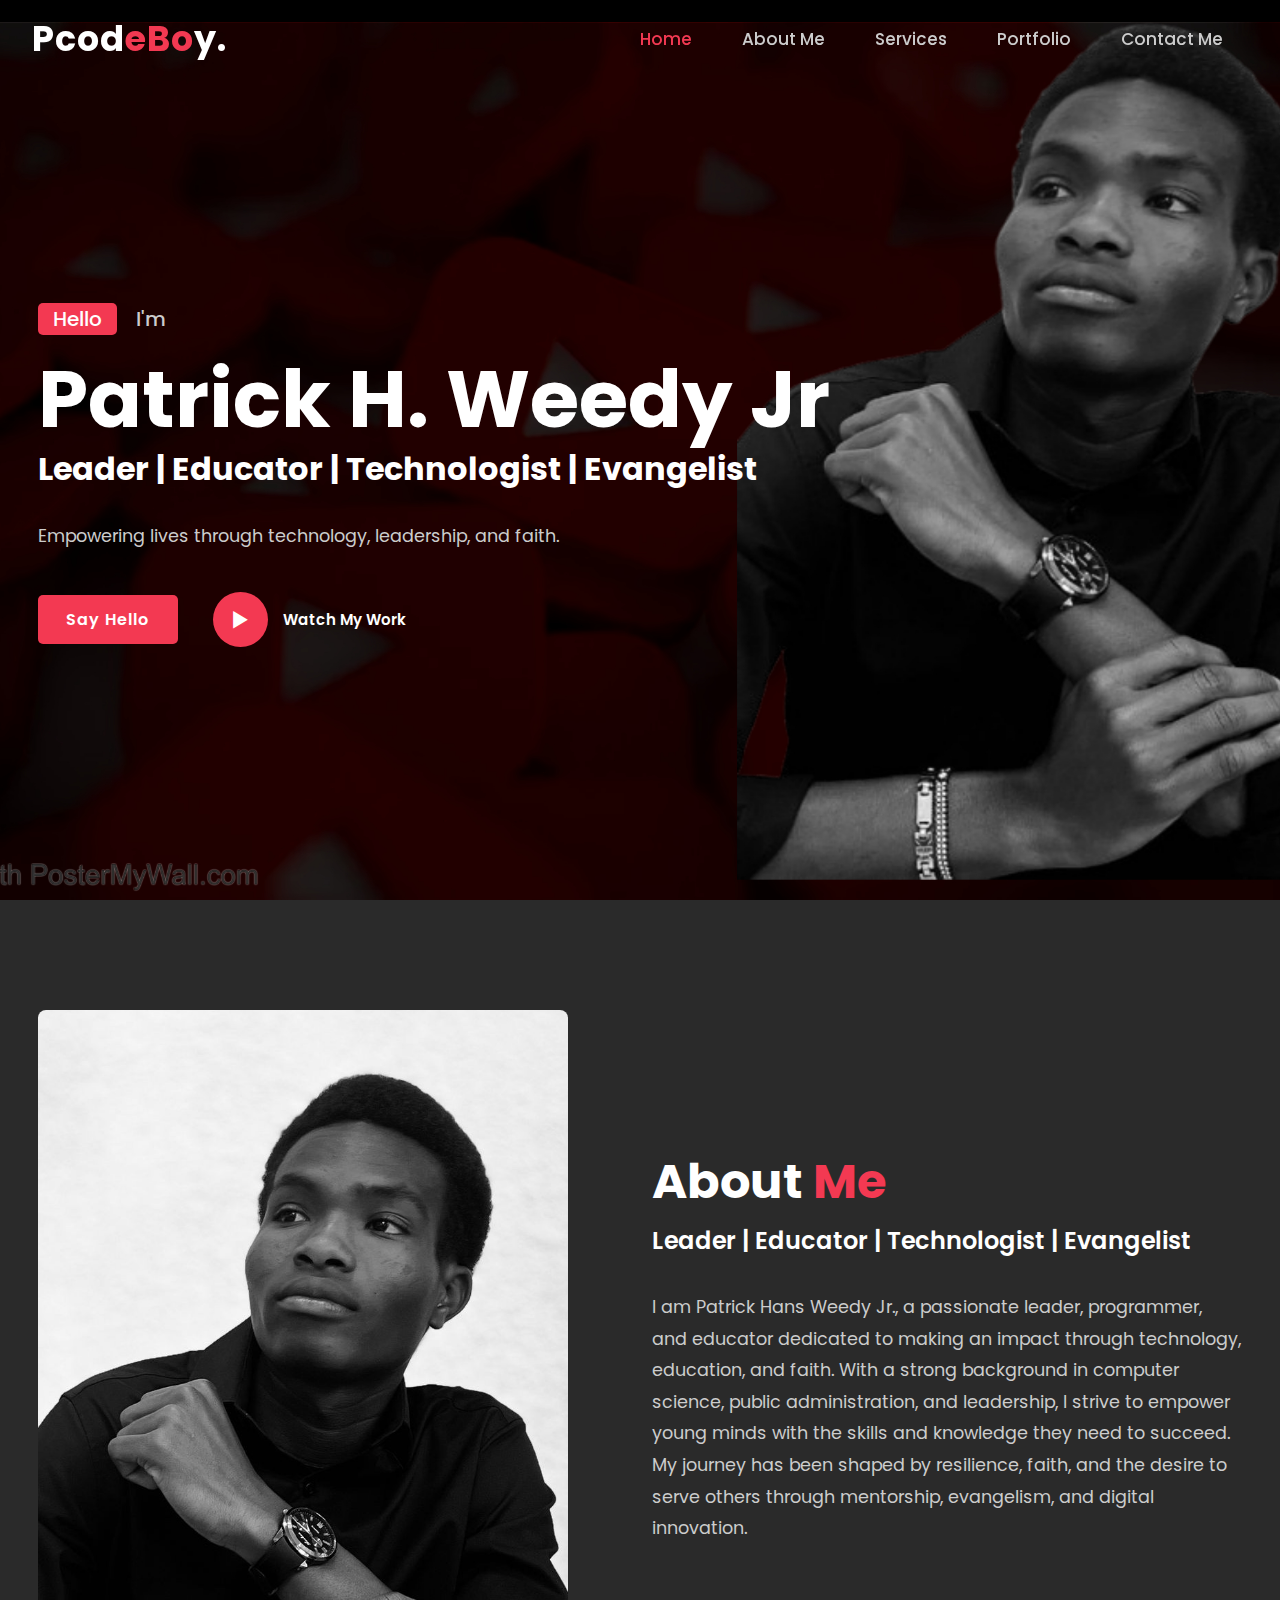
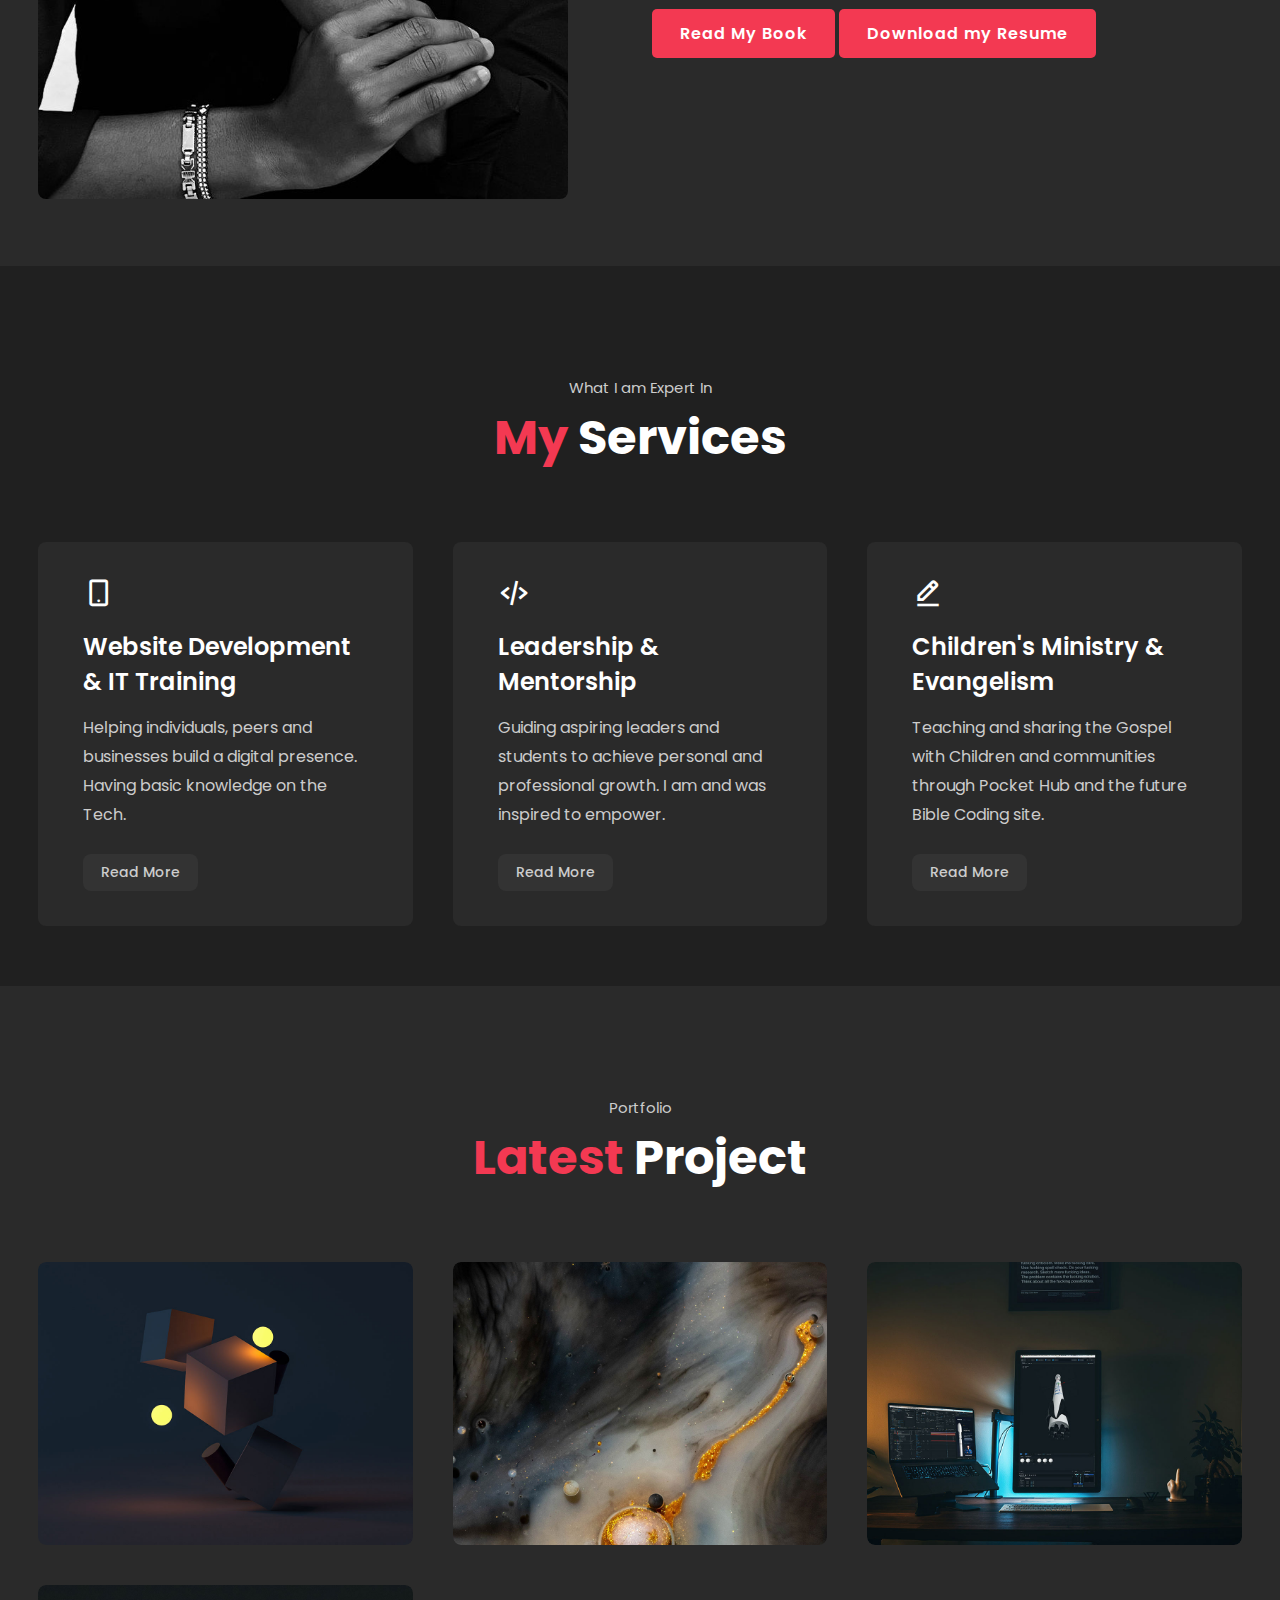
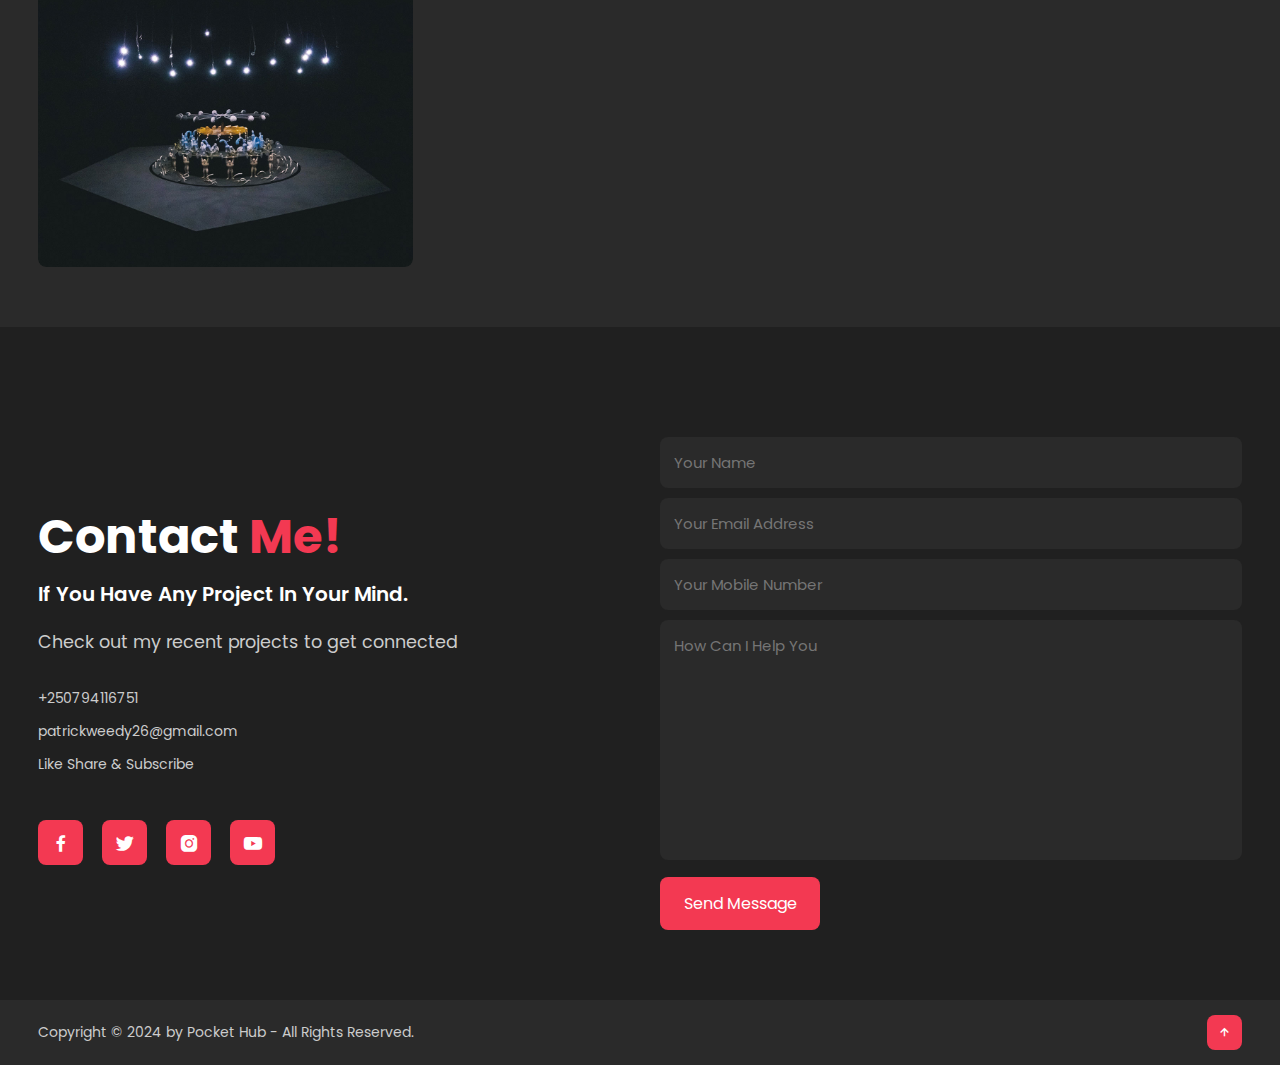
==== commit 4f584467: "Update index.html" ====
--- a/index.html
+++ b/index.html
@@ -190,7 +190,7 @@
 		</div>
 
 		<div class="contact-form">
-			<form action="send_email.php" method="POST">
+			<form action="" method="POST">
 				<input type="name" placeholder="Your Name" required>
 				<input type="email" placeholder="Your Email Address" required>
 				<input type="" placeholder="Your Mobile Number" required>
--- a/css/style.css
+++ b/css/style.css
@@ -111,10 +111,10 @@
 	line-height: 1.1;
 	margin: 0 0 8px;
 }
-.home-text h5{
+.home-text h4{
 	color: var(--text-color);
 	margin: 0 0 35px;
-	font-size: 10rem;
+	font-size: 2rem;
 	font-weight: 700;
 	line-height: 1.1;
 }
